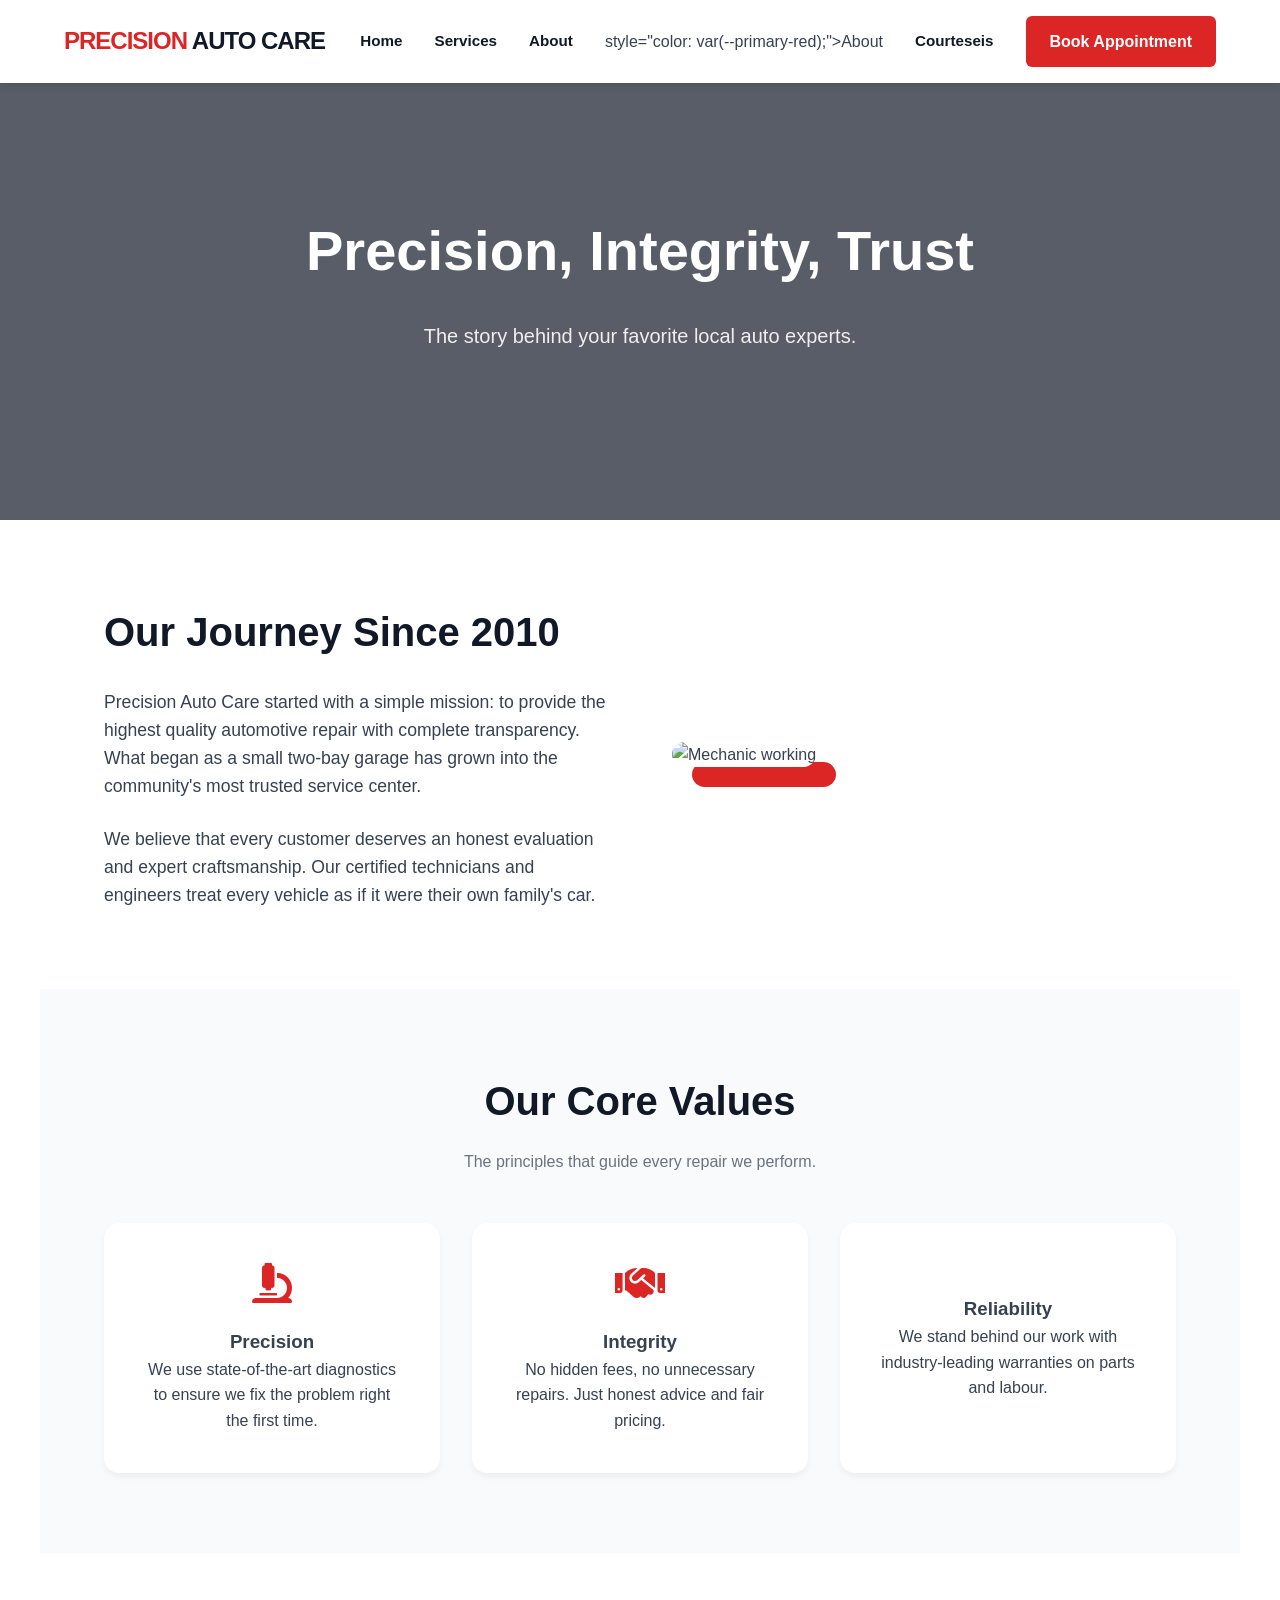
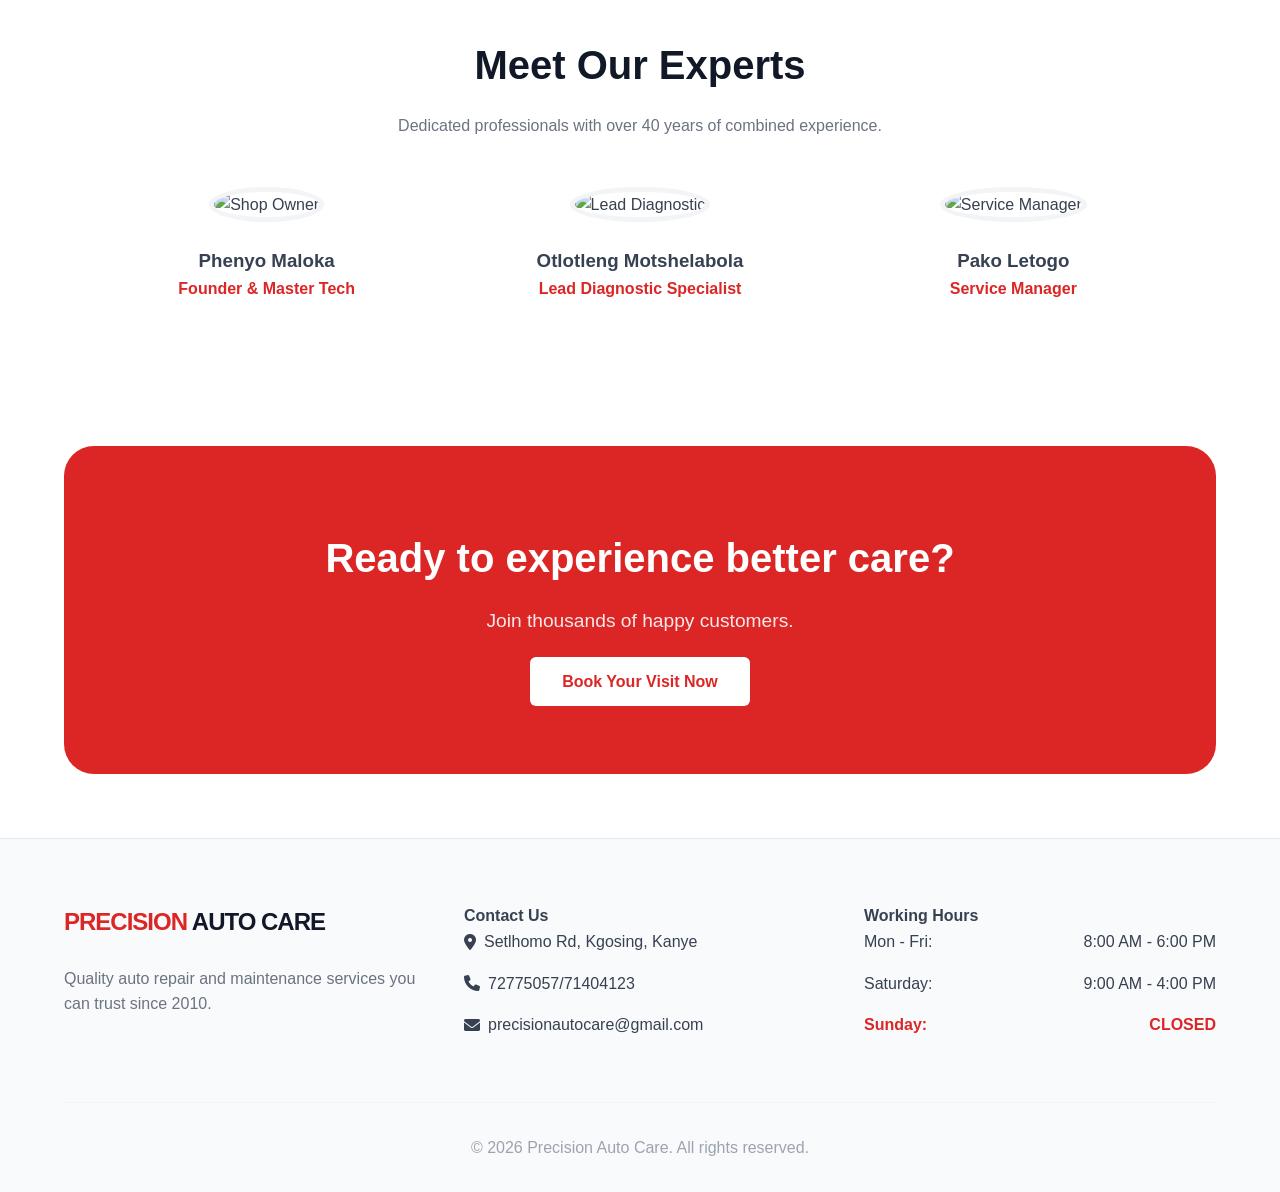
==== about.html @ 038eb6d5 "Update about.html" ====
<!DOCTYPE html>
<html lang="en">
<head>
    <meta charset="UTF-8">
    <meta name="viewport" content="width=device-width, initial-scale=1.0">
    <title>About Us | Precision Auto Care</title>
    <meta name="description" content="Learn about the history, values, and expert team behind Precision Auto Care. Your trusted local auto repair specialists since 2010.">
    <link rel="stylesheet" href="https://cdnjs.cloudflare.com/ajax/libs/font-awesome/6.0.0/css/all.min.css">
    <link rel="stylesheet" href="style.css">
    <style>
        
    </style>
</head>
<body>
    <!-- Navbar -->
    <nav class="navbar">
        <div class="nav-container">
            <div class="logo">
                <span class="logo-red">PRECISION</span>
                <span class="logo-dark">AUTO CARE</span>
            </div>
            <div class="nav-links">
                <a href="index.html" class="nav-link shake-the-btn">Home</a>
                <a href="index.html#services" class="nav-link shake-the-btn">Services</a>
                <a href="reviews.html" class="nav-link shake-the-btn" 
                <a href="about.html" class="nav-link shake-the-btn">About</a>  style="color: var(--primary-red);">About</a>  
                <a href="courteseis.html" class="nav-link shake-the-btn">Courteseis</a>
                <a href="index.html#booking" class="btn-book shake-the-btn">Book Appointment</a>
            </div>
        </div>
    </nav>

    <!-- About Hero -->
    <header class="about-hero">
        <div class="hero-content">
            <h1 style="font-size: 3.5rem;">Precision, Integrity, Trust</h1>
            <p>The story behind your favorite local auto experts.</p>
        </div>
    </header>

    <!-- Story Section -->
    <section class="story-container">
        <div class="story-text">
            <h2 class="section-title" style="text-align: left; margin-bottom: 1.5rem;">Our Journey Since 2010</h2>
            <p style="font-size: 1.1rem; color: var(--text-main); margin-bottom: 1.5rem;">
                Precision Auto Care started with a simple mission: to provide the highest quality automotive repair with complete transparency. What began as a small two-bay garage has grown into the community's most trusted service center.
            </p>
            <p style="font-size: 1.1rem; color: var(--text-main);">
                We believe that every customer deserves an honest evaluation and expert craftsmanship. Our certified technicians and engineers treat every vehicle as if it were their own family's car.
            </p>
        </div>
        <div>
            <img src="https://images.unsplash.com/photo-1507702553912-a15641ec5821?auto=format&fit=crop&q=80&w=800" alt="Mechanic working" class="story-image">
        </div>
    </section>

    <!-- Values Section -->
    <section class="values-section">
        <h2 class="section-title">Our Core Values</h2>
        <p class="section-subtitle">The principles that guide every repair we perform.</p>
        
        <div class="values-grid">
            <div class="value-card">
                <i class="fa-solid fa-microscope value-icon"></i>
                <h3>Precision</h3>
                <p>We use state-of-the-art diagnostics to ensure we fix the problem right the first time.</p>
            </div>
            <div class="value-card">
                <i class="fa-solid fa-handshake value-icon"></i>
                <h3>Integrity</h3>
                <p>No hidden fees, no unnecessary repairs. Just honest advice and fair pricing.</p>
            </div>
            <div class="value-card">
                <i class="fa-solid fa-shield-halved value-icon"></i>
                <h3>Reliability</h3>
                <p>We stand behind our work with industry-leading warranties on parts and labour.</p>
            </div>
        </div>
    </section>

    <!-- Team Section -->
    <section class="team-section">
        <h2 class="section-title">Meet Our Experts</h2>
        <p class="section-subtitle">Dedicated professionals with over 40 years of combined experience.</p>
        
        <div class="team-grid">
            <div class="team-card">
                <img src="https://images.unsplash.com/photo-1560250097-0b93528c311a?auto=format&fit=crop&q=80&w=400" alt="Shop Owner" class="team-img">
                <h3>Phenyo Maloka</h3>
                <p style="color: var(--primary-red); font-weight: 700;">Founder & Master Tech</p>
            </div>
            <div class="team-card">
                <img src="https://images.unsplash.com/photo-1472099645785-5658abf4ff4e?auto=format&fit=crop&q=80&w=400" alt="Lead Diagnostic" class="team-img">
                <h3>Otlotleng Motshelabola</h3>
                <p style="color: var(--primary-red); font-weight: 700;">Lead Diagnostic Specialist</p>
            </div>
            <div class="team-card">
                <img src="https://images.unsplash.com/photo-1519085360753-af0119f7cbe7?auto=format&fit=crop&q=80&w=400" alt="Service Manager" class="team-img">
                <h3>Pako Letogo</h3>
                <p style="color: var(--primary-red); font-weight: 700;">Service Manager</p>
            </div>
        </div>
    </section>

    <!-- CTA Section -->
    <div class="cta-banner">
        <h2 style="font-size: 2.5rem; margin-bottom: 1rem;">Ready to experience better care?</h2>
        <p style="font-size: 1.2rem; margin-bottom: 2rem; opacity: 0.9;">Join thousands of happy customers.</p>
        <a href="index.html#booking" class="btn-primary" style="background: white; color: var(--primary-red);">Book Your Visit Now</a>
    </div>

    <!-- Footer -->
    <footer>
        <div class="footer-grid">
            <div class="footer-col">
                <div class="logo" style="margin-bottom: 1.5rem;">
                    <span class="logo-red">PRECISION</span>
                    <span class="logo-dark">AUTO CARE</span>
                </div>
                <p class="section-subtitle" style="text-align: left; margin: 0;">Quality auto repair and maintenance services you can trust since 2010.</p>
            </div>
            <div class="footer-col">
                <h4>Contact Us</h4>
                <ul class="footer-list">
                    <li><i class="fa-solid fa-location-dot"></i> Setlhomo Rd, Kgosing, Kanye</li>
                    <li><i class="fa-solid fa-phone"></i> 72775057/71404123</li>
                    <li><i class="fa-solid fa-envelope"></i> precisionautocare@gmail.com</li>
                </ul>
            </div>
            <div class="footer-col">
                <h4>Working Hours</h4>
                <ul class="footer-list working-hours">
                    <li><span>Mon - Fri:</span> <span>8:00 AM - 6:00 PM</span></li>
                    <li><span>Saturday:</span> <span>9:00 AM - 4:00 PM</span></li>
                    <li class="closed"><span>Sunday:</span> <span>CLOSED</span></li>
                </ul>
            </div>
        </div>
        <div class="text-center" style="margin-top: 3rem; padding-top: 2rem; border-top: 1px solid #f3f4f6; color: #9ca3af;">
            &copy; 2026 Precision Auto Care. All rights reserved.
        </div>
    </footer>
</body>
</html>
---- style.css ----
:root {
    --primary-red: #dc2626;
    --primary-dark: #111827;
    --accent-gray: #f3f4f6;
    --text-main: #374151;
    --text-light: #6b7280;
    --white: #ffffff;
}

* {
    margin: 0;
    padding: 0;
    box-sizing: border-box;
    font-family: 'Inter', -apple-system, BlinkMacSystemFont, "Segoe UI", Roboto, sans-serif;
}

body {
    line-height: 1.6;
    color: var(--text-main);
    background-color: var(--white);
}

/* Navbar */
.navbar {
    background: var(--white);
    padding: 1rem 5%;
    position: fixed;
    width: 100%;
    top: 0;
    z-index: 1000;
    box-shadow: 0 2px 10px rgba(0,0,0,0.1);
}

.nav-container {
    display: flex;
    justify-content: space-between;
    align-items: center;
    max-width: 1200px;
    margin: 0 auto;
}

.logo {
    font-weight: 800;
    font-size: 1.5rem;
    letter-spacing: -1px;
}

.logo-red { color: var(--primary-red); }
.logo-dark { color: var(--primary-dark); }

.nav-links {
    display: flex;
    gap: 2rem;
    align-items: center;
}

.nav-link {
    text-decoration: none;
    color: var(--primary-dark);
    font-weight: 600;
    font-size: 0.95rem;
    transition: color 0.3s;
}

.nav-link:hover { color: var(--primary-red); }

.btn-book {
    background: var(--primary-red);
    color: var(--white);
    padding: 0.8rem 1.5rem;
    border-radius: 6px;
    text-decoration: none;
    font-weight: 700;
    transition: transform 0.3s, background 0.3s;
}

.btn-book:hover {
    background: #b91c1c;
    transform: translateY(-2px);
}

.md-hidden { display: none; }

/* Hero Section */
.hero-gradient {
    height: 80vh;
    background: linear-gradient(rgba(17, 24, 39, 0.8), rgba(17, 24, 39, 0.8)), 
                url('https://images.unsplash.com/photo-1486262715619-67b85e0b08d3?auto=format&fit=crop&q=80&w=2000');
    background-size: cover;
    background-position: center;
    display: flex;
    align-items: center;
    justify-content: center;
    text-align: center;
    color: var(--white);
    padding: 0 5%;
    margin-top: 70px;
}

.hero-content h1 {
    font-size: 3.5rem;
    font-weight: 800;
    margin-bottom: 1.5rem;
}

.hero-content p {
    font-size: 1.25rem;
    max-width: 700px;
    margin: 0 auto 2rem;
    opacity: 0.9;
}

.hero-btns {
    display: flex;
    gap: 1rem;
    justify-content: center;
}

.btn-primary {
    background: var(--primary-red);
    color: var(--white);
    padding: 1rem 2rem;
    border-radius: 6px;
    text-decoration: none;
    font-weight: 700;
}

.btn-secondary {
    background: transparent;
    border: 2px solid var(--white);
    color: var(--white);
    padding: 1rem 2rem;
    border-radius: 6px;
    text-decoration: none;
    font-weight: 700;
}

/* Sections */
section {
    padding: 5rem 5%;
    max-width: 1200px;
    margin: 0 auto;
}

.section-title {
    font-size: 2.5rem;
    font-weight: 800;
    text-align: center;
    margin-bottom: 1rem;
    color: var(--primary-dark);
}

.section-subtitle {
    text-align: center;
    color: var(--text-light);
    max-width: 700px;
    margin: 0 auto 3rem;
}

/* Services Grid */
.services-grid {
    display: grid;
    grid-template-columns: repeat(auto-fit, minmax(300px, 1fr));
    gap: 2rem;
}

.service-card {
    background: var(--white);
    border-radius: 12px;
    overflow: hidden;
    box-shadow: 0 4px 20px rgba(0,0,0,0.05);
    transition: transform 0.3s;
}

.service-card:hover { transform: translateY(-10px); }

.service-img {
    width: 100%;
    height: 200px;
    object-fit: cover;
}

.service-info { padding: 1.5rem; }
.service-info h3 { margin-bottom: 0.5rem; }
.price {
    color: var(--primary-red);
    font-weight: 700;
    margin-top: 1rem;
    font-size: 1.2rem;
}

/* Booking Section */
.booking-section {
    background: var(--primary-dark);
    color: var(--white);
    max-width: 100%;
}

.booking-section .section-title { color: var(--white); }

.booking-container {
    max-width: 800px;
    margin: 0 auto;
}

.form-grid {
    display: grid;
    grid-template-columns: 1fr 1fr;
    gap: 1.5rem;
    margin-top: 2rem;
}

.form-group { display: flex; flex-direction: column; gap: 0.5rem; }
.col-span-2 { grid-column: span 2; }

.form-control {
    padding: 0.8rem;
    border-radius: 6px;
    border: 1px solid #374151;
    background: #1f2937;
    color: var(--white);
}

.btn-submit {
    background: var(--primary-red);
    color: var(--white);
    border: none;
    padding: 1rem;
    width: 100%;
    border-radius: 6px;
    font-weight: 700;
    cursor: pointer;
}

/* Reviews Page Specific */
.reviews-grid {
    display: grid;
    grid-template-columns: repeat(auto-fit, minmax(350px, 1fr));
    gap: 2rem;
    margin-bottom: 4rem;
}

.review-card {
    background: #f9fafb;
    padding: 2rem;
    border-radius: 12px;
    border-left: 4px solid var(--primary-red);
}

.review-header {
    display: flex;
    justify-content: space-between;
    align-items: center;
    margin-bottom: 1rem;
}

.stars { color: #fbbf24; }
.reviewer-name { font-weight: 700; }
.review-date { font-size: 0.8rem; color: var(--text-light); }

.stat-grid {
    display: grid;
    grid-template-columns: repeat(3, 1fr);
    gap: 1rem;
    text-align: center;
    margin-bottom: 3rem;
}

.stat-item h2 { font-size: 3rem; color: var(--primary-red); }

/* Footer */
footer {
    background: #f9fafb;
    padding: 4rem 5% 2rem;
    border-top: 1px solid #e5e7eb;
}

.footer-grid {
    display: grid;
    grid-template-columns: repeat(auto-fit, minmax(250px, 1fr));
    gap: 3rem;
    max-width: 1200px;
    margin: 0 auto;
}

.footer-list { list-style: none; }
.footer-list li { margin-bottom: 1rem; display: flex; gap: 0.5rem; align-items: center; }
.working-hours li { justify-content: space-between; }
.closed { color: var(--primary-red); font-weight: 700; }

/* Utilities */
.hidden { display: none; }
.mt-12 { margin-top: 3rem; }
.text-center { text-align: center; }

@media (max-width: 768px) {
    .hero-content h1 { font-size: 2.5rem; }
    .nav-links { display: none; }
    .md-hidden { display: block; }
    .form-grid { grid-template-columns: 1fr; }
    .col-span-2 { grid-column: span 1; }
}

/* Animations from index */
.shake-the-btn:hover {
    animation: shake 0.5s;
}

@keyframes shake {
    0% { transform: translateX(0); }
    25% { transform: translateX(-5px); }
    50% { transform: translateX(5px); }
    75% { transform: translateX(-5px); }
    100% { transform: translateX(0); }
}    

.about-hero {
            height: 50vh;
            background: linear-gradient(rgba(17, 24, 39, 0.7), rgba(17, 24, 39, 0.7)), 
                        url('https://images.unsplash.com/photo-1503376780353-7e6692767b70?auto=format&fit=crop&q=80&w=2000');
            background-size: cover;
            background-position: center;
            display: flex;
            align-items: center;
            justify-content: center;
            text-align: center;
            color: white;
            margin-top: 70px;
        }

        .story-container {
            display: grid;
            grid-template-columns: 1fr 1fr;
            gap: 4rem;
            align-items: center;
            padding: 5rem 5%;
            max-width: 1200px;
            margin: 0 auto;
        }

        .story-image {
            width: 100%;
            border-radius: 20px;
            box-shadow: 20px 20px 0px var(--primary-red);
        }

        .values-section {
            background: #f9fafb;
            padding: 5rem 5%;
        }

        .values-grid {
            display: grid;
            grid-template-columns: repeat(auto-fit, minmax(250px, 1fr));
            gap: 2rem;
            max-width: 1200px;
            margin: 0 auto;
        }

        .value-card {
            background: white;
            padding: 2.5rem;
            border-radius: 15px;
            text-align: center;
            transition: transform 0.3s;
            box-shadow: 0 4px 6px rgba(0,0,0,0.05);
        }

        .value-card:hover {
            transform: translateY(-5px);
        }

        .value-icon {
            font-size: 2.5rem;
            color: var(--primary-red);
            margin-bottom: 1.5rem;
        }

        .team-section {
            padding: 5rem 5%;
            max-width: 1200px;
            margin: 0 auto;
        }

        .team-grid {
            display: grid;
            grid-template-columns: repeat(auto-fit, minmax(280px, 1fr));
            gap: 3rem;
        }

        .team-card {
            text-align: center;
        }

        .team-img {
            width: 200px;
            height: 200px;
            border-radius: 50%;
            object-fit: cover;
            margin-bottom: 1.5rem;
            border: 5px solid var(--accent-gray);
        }

        .cta-banner {
            background: var(--primary-red);
            color: white;
            text-align: center;
            padding: 5rem 5%;
            margin: 4rem 5%;
            border-radius: 30px;
        }

        @media (max-width: 768px) {
            .story-container {
                grid-template-columns: 1fr;
                text-align: center;
            }
            .story-image {
                order: -1;
            }
        }
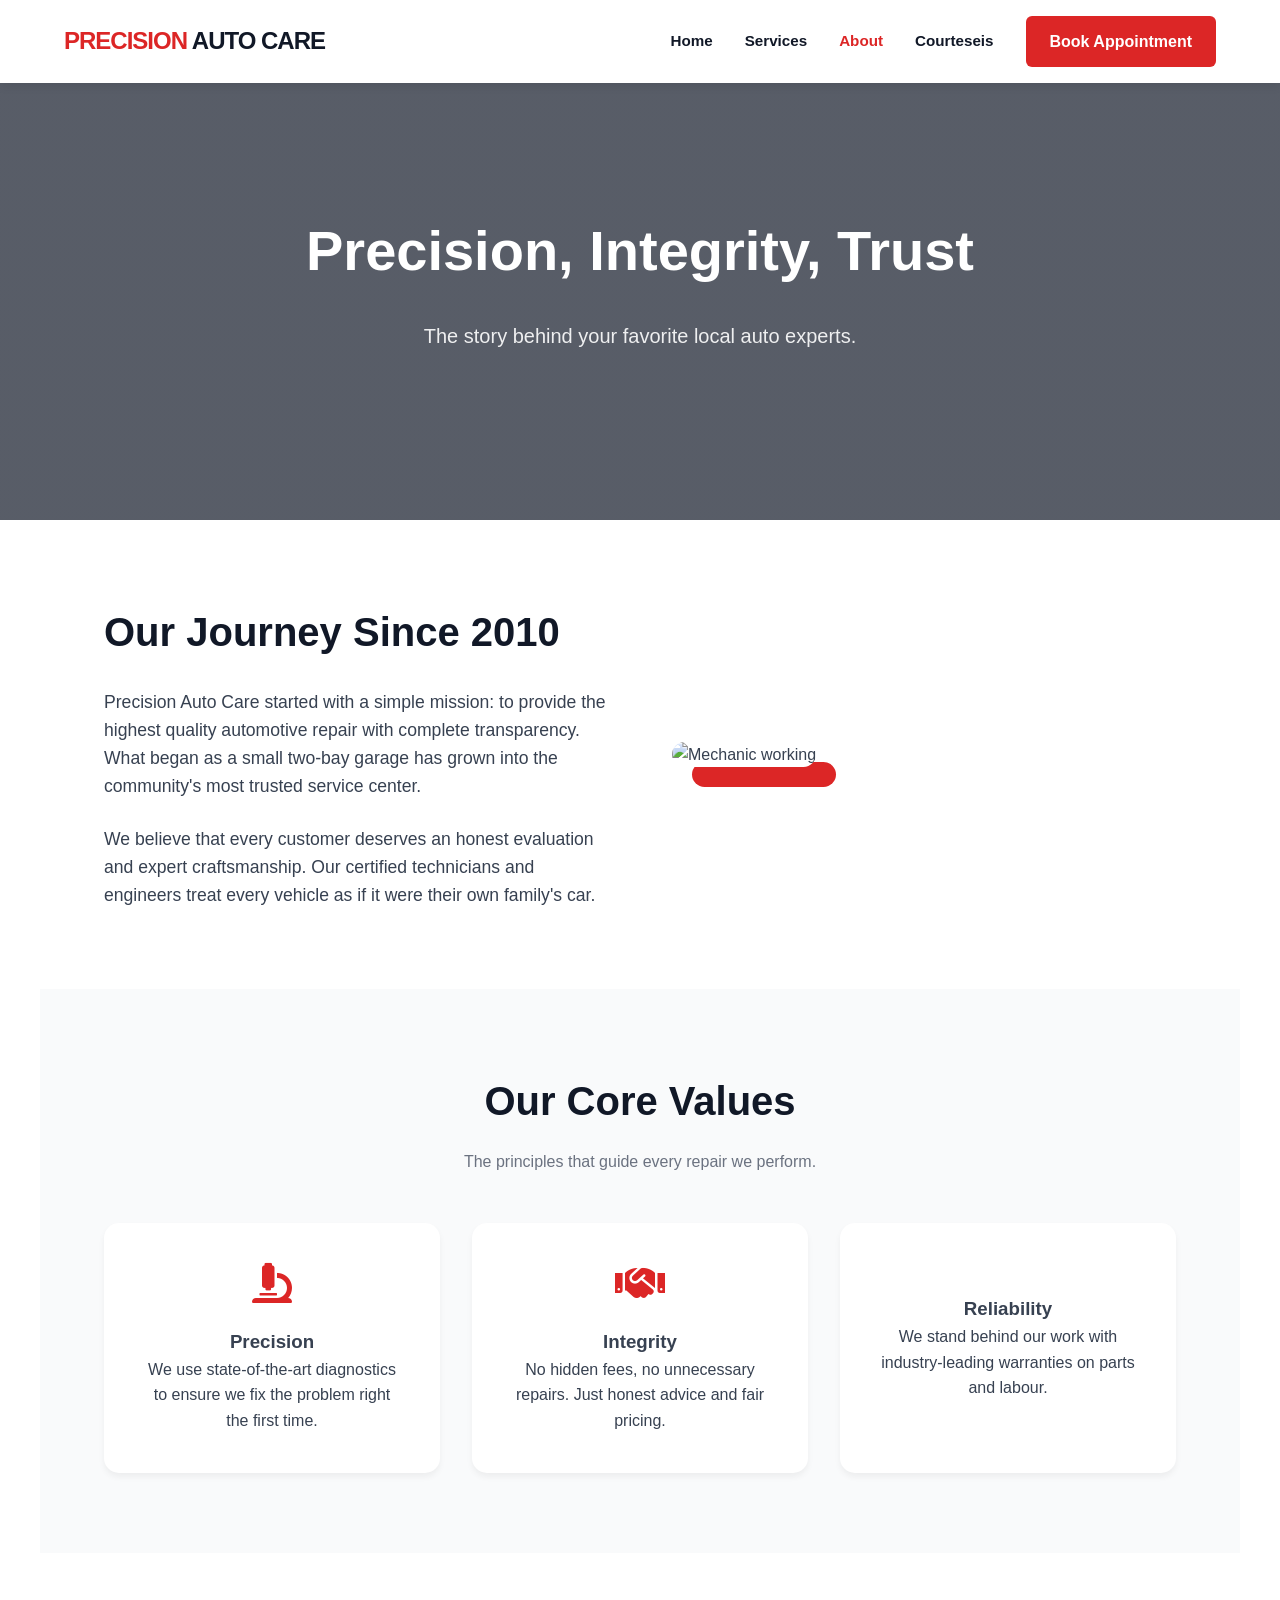
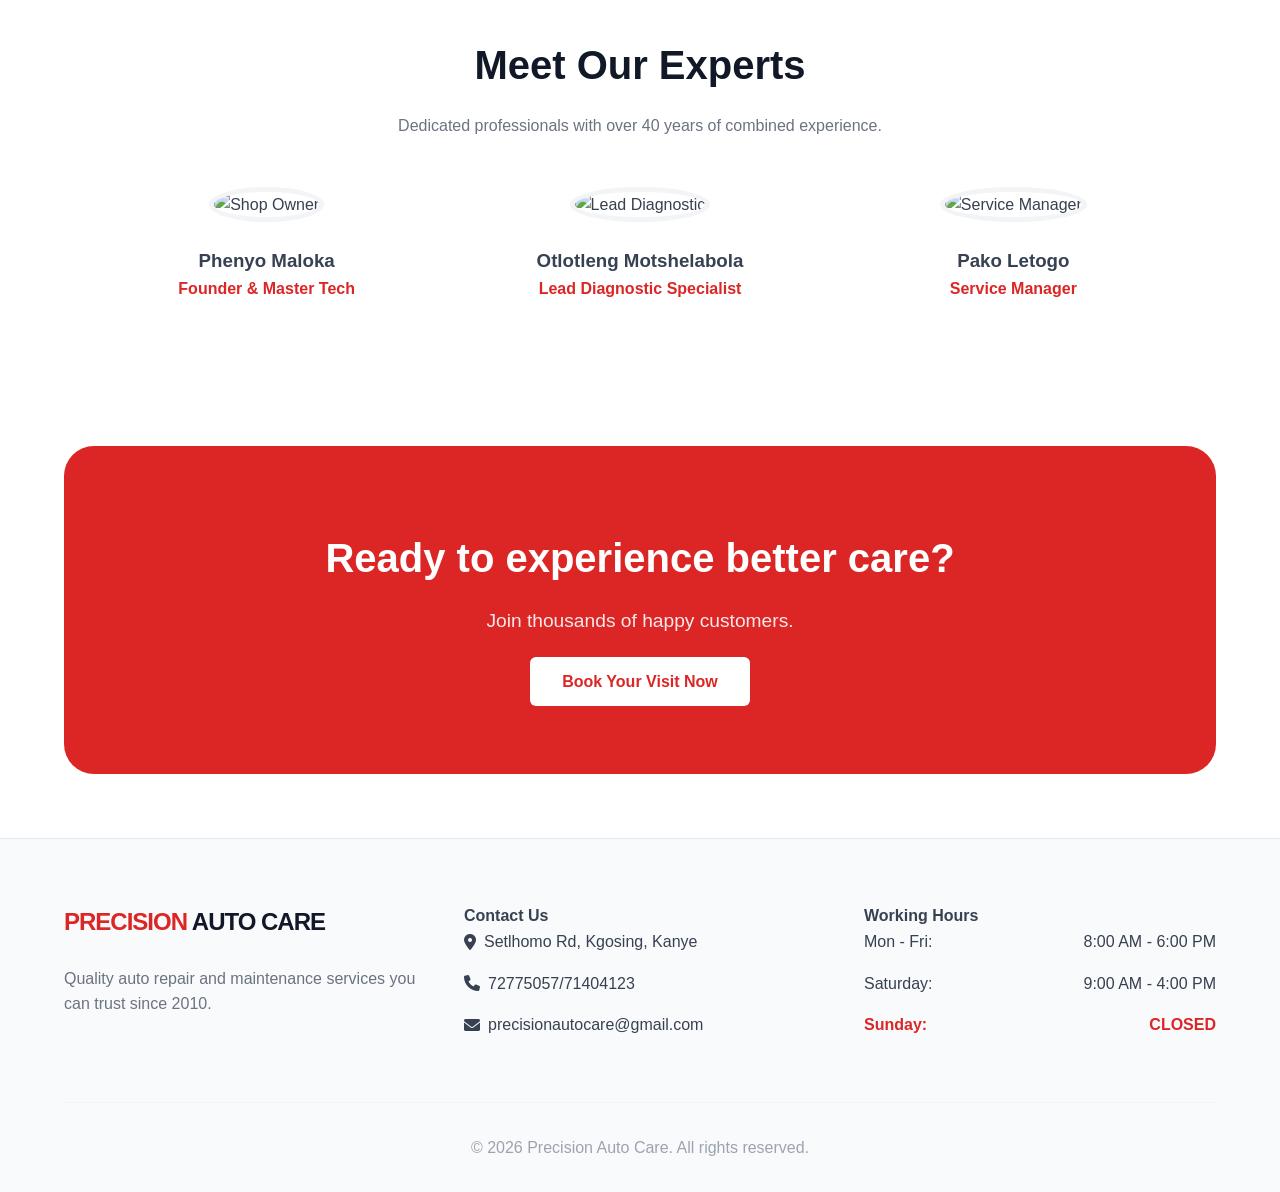
==== commit 347216c5: "Update about.html" ====
--- a/about.html
+++ b/about.html
@@ -23,7 +23,7 @@
                 <a href="index.html" class="nav-link shake-the-btn">Home</a>
                 <a href="index.html#services" class="nav-link shake-the-btn">Services</a>
                 <a href="reviews.html" class="nav-link shake-the-btn" 
-                <a href="about.html" class="nav-link shake-the-btn">About</a>  style="color: var(--primary-red);">About</a>  
+                <a href="about.html" class="nav-link shake-the-btn" style="color: var(--primary-red);">About</a>  
                 <a href="courteseis.html" class="nav-link shake-the-btn">Courteseis</a>
                 <a href="index.html#booking" class="btn-book shake-the-btn">Book Appointment</a>
             </div>
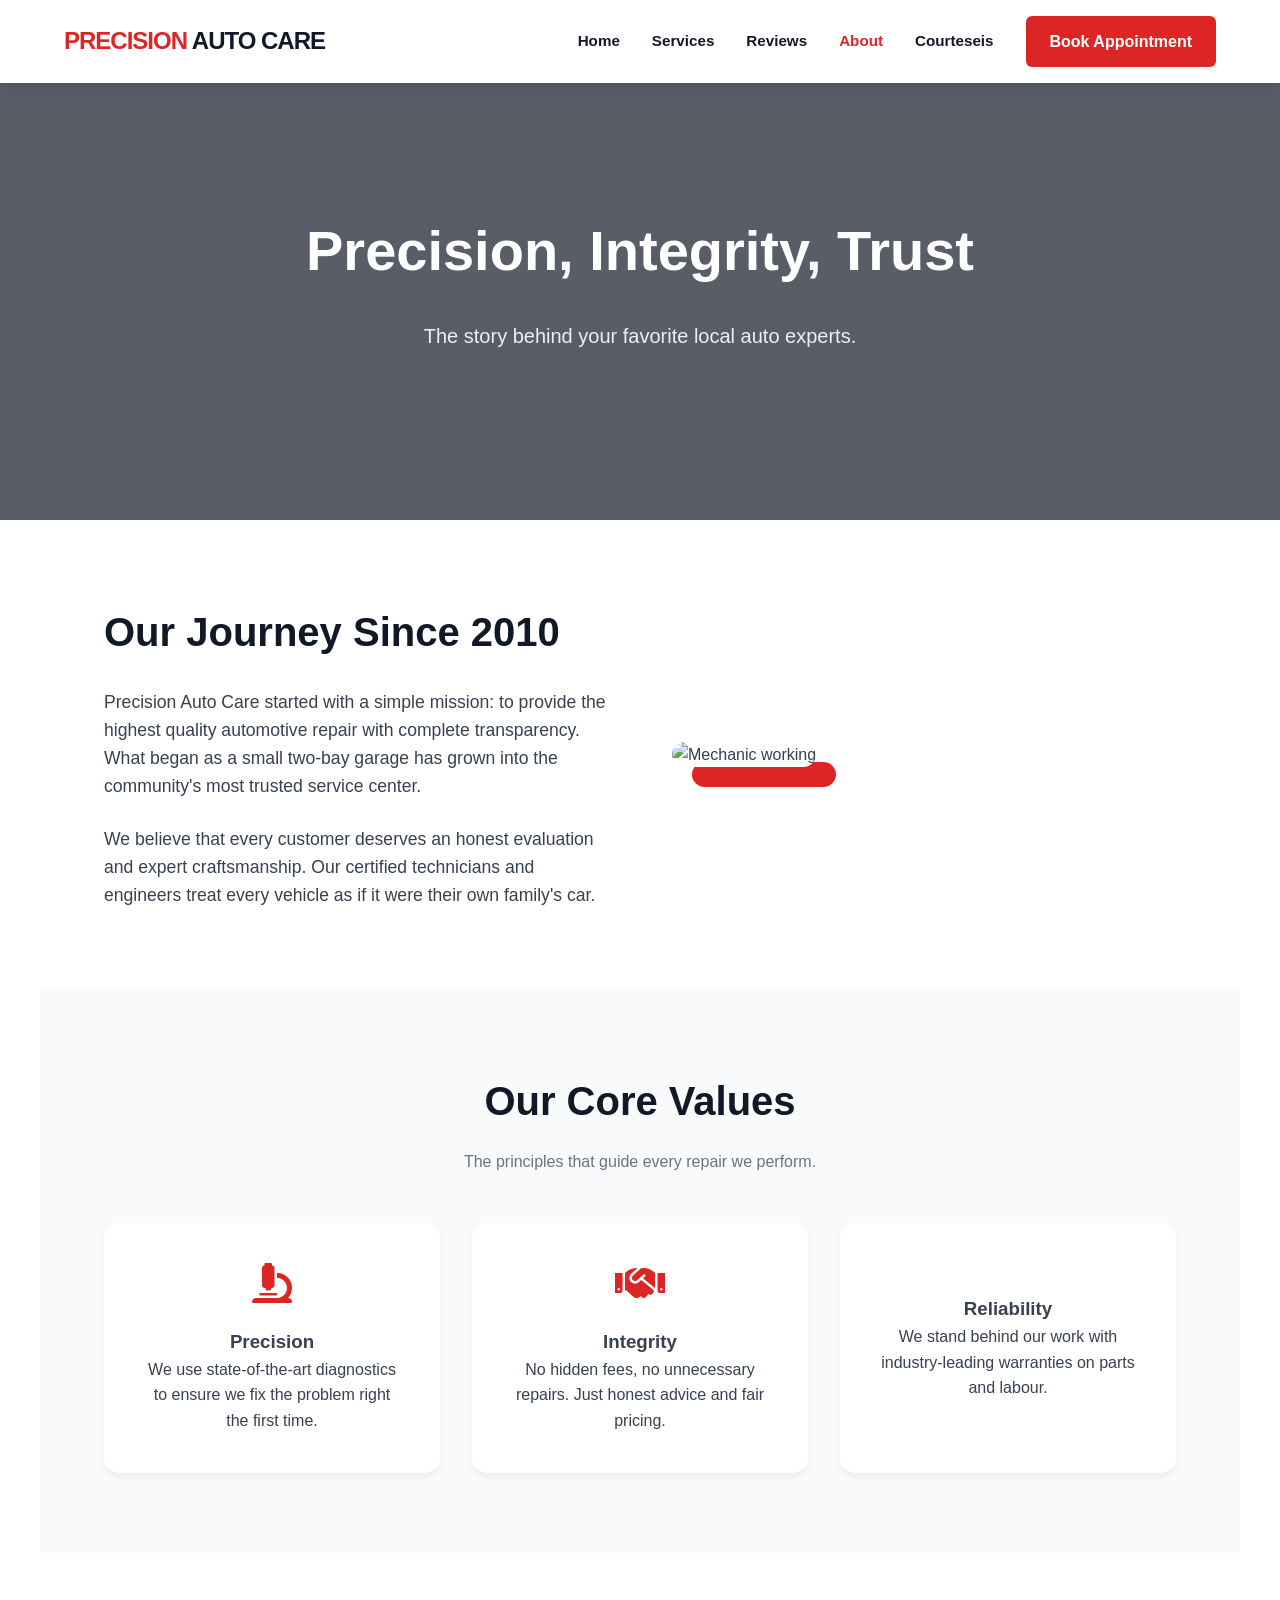
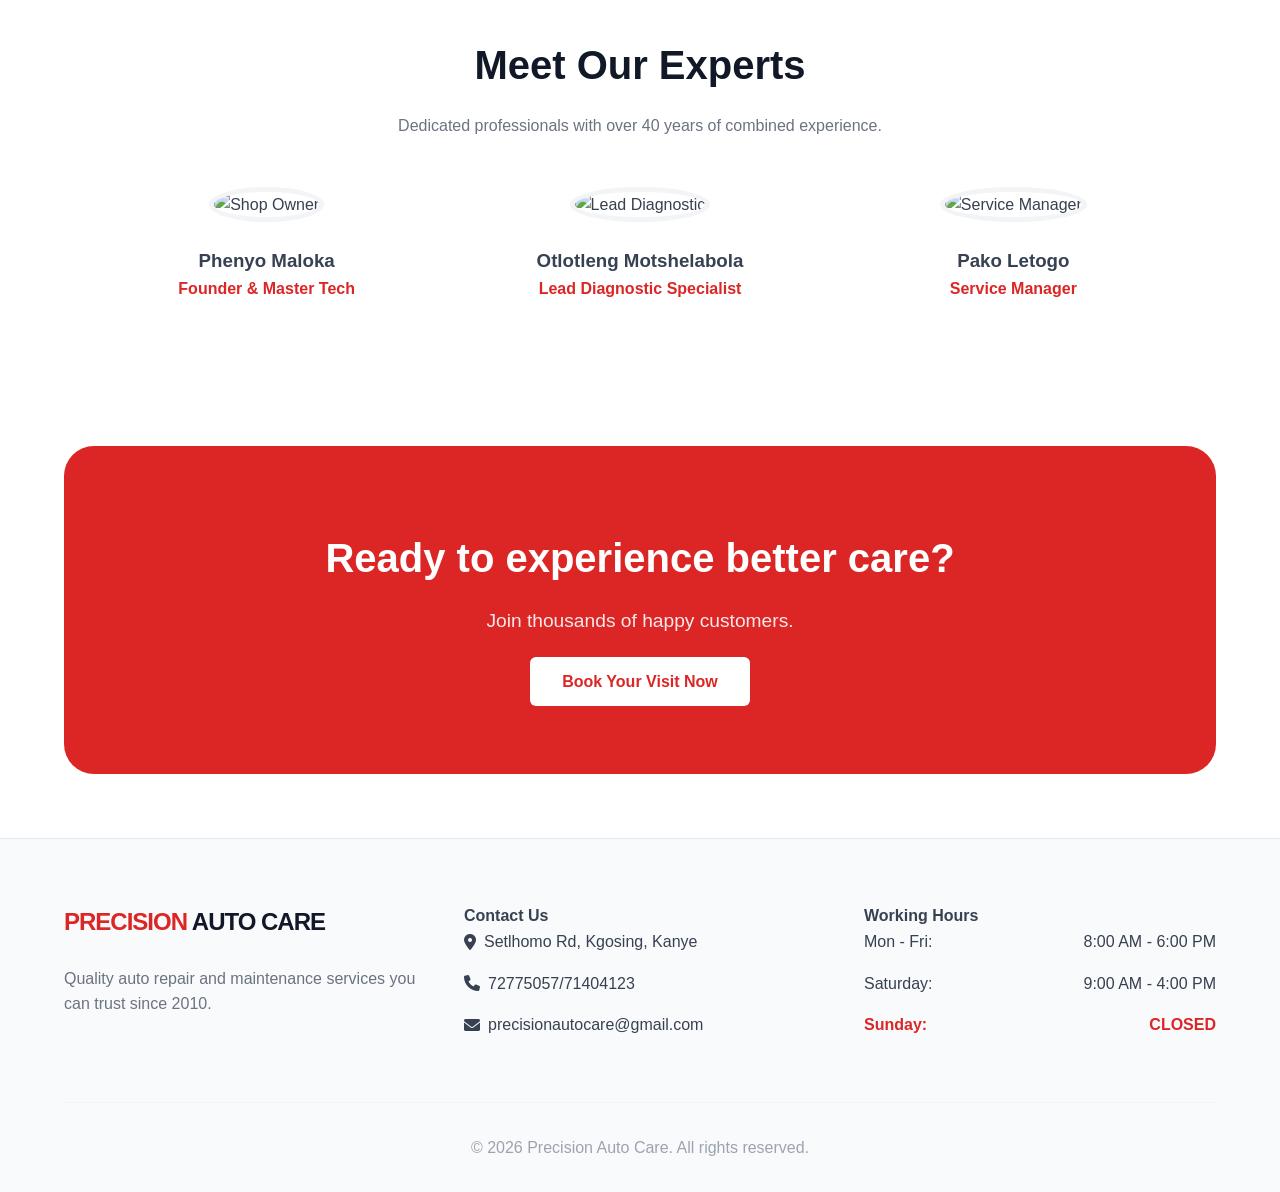
==== commit a967dcde: "Update about.html" ====
--- a/about.html
+++ b/about.html
@@ -22,7 +22,7 @@
             <div class="nav-links">
                 <a href="index.html" class="nav-link shake-the-btn">Home</a>
                 <a href="index.html#services" class="nav-link shake-the-btn">Services</a>
-                <a href="reviews.html" class="nav-link shake-the-btn" 
+                <a href="reviews.html" class="nav-link shake-the-btn">Reviews</a>
                 <a href="about.html" class="nav-link shake-the-btn" style="color: var(--primary-red);">About</a>  
                 <a href="courteseis.html" class="nav-link shake-the-btn">Courteseis</a>
                 <a href="index.html#booking" class="btn-book shake-the-btn">Book Appointment</a>
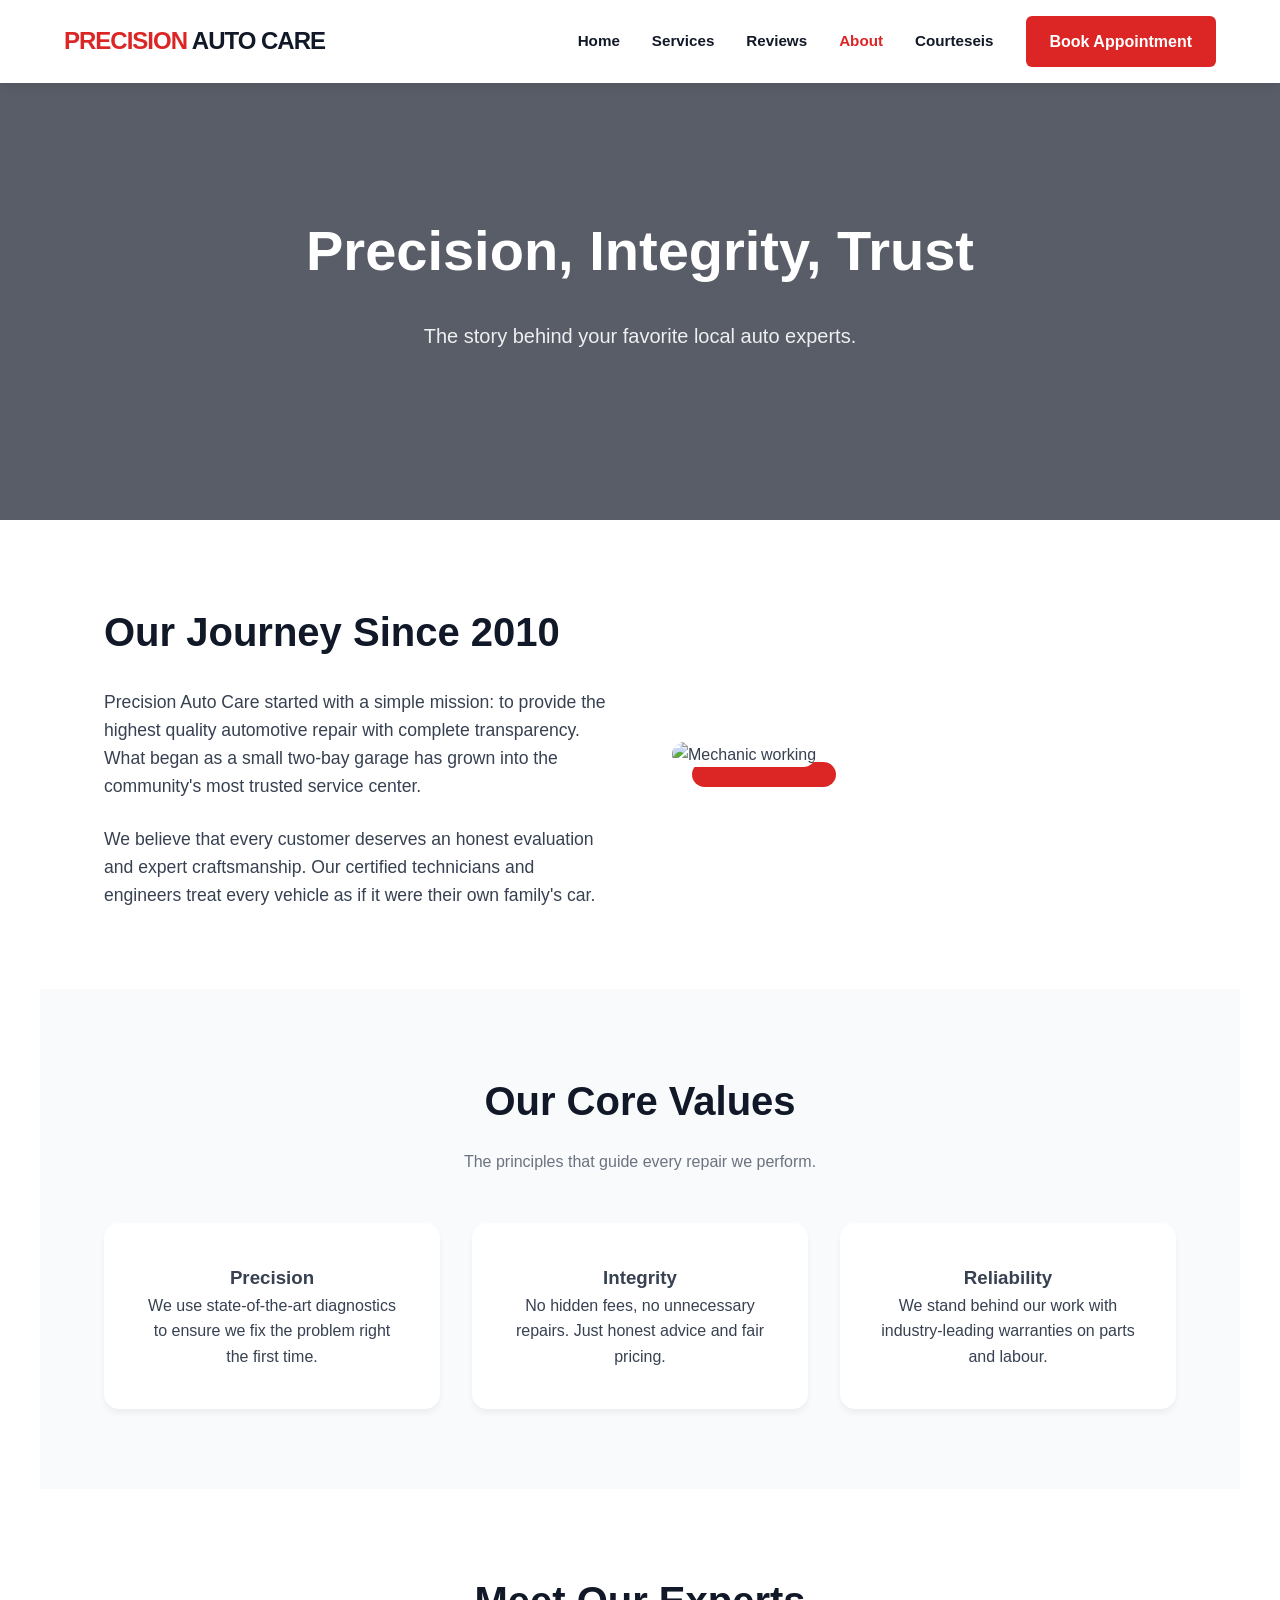
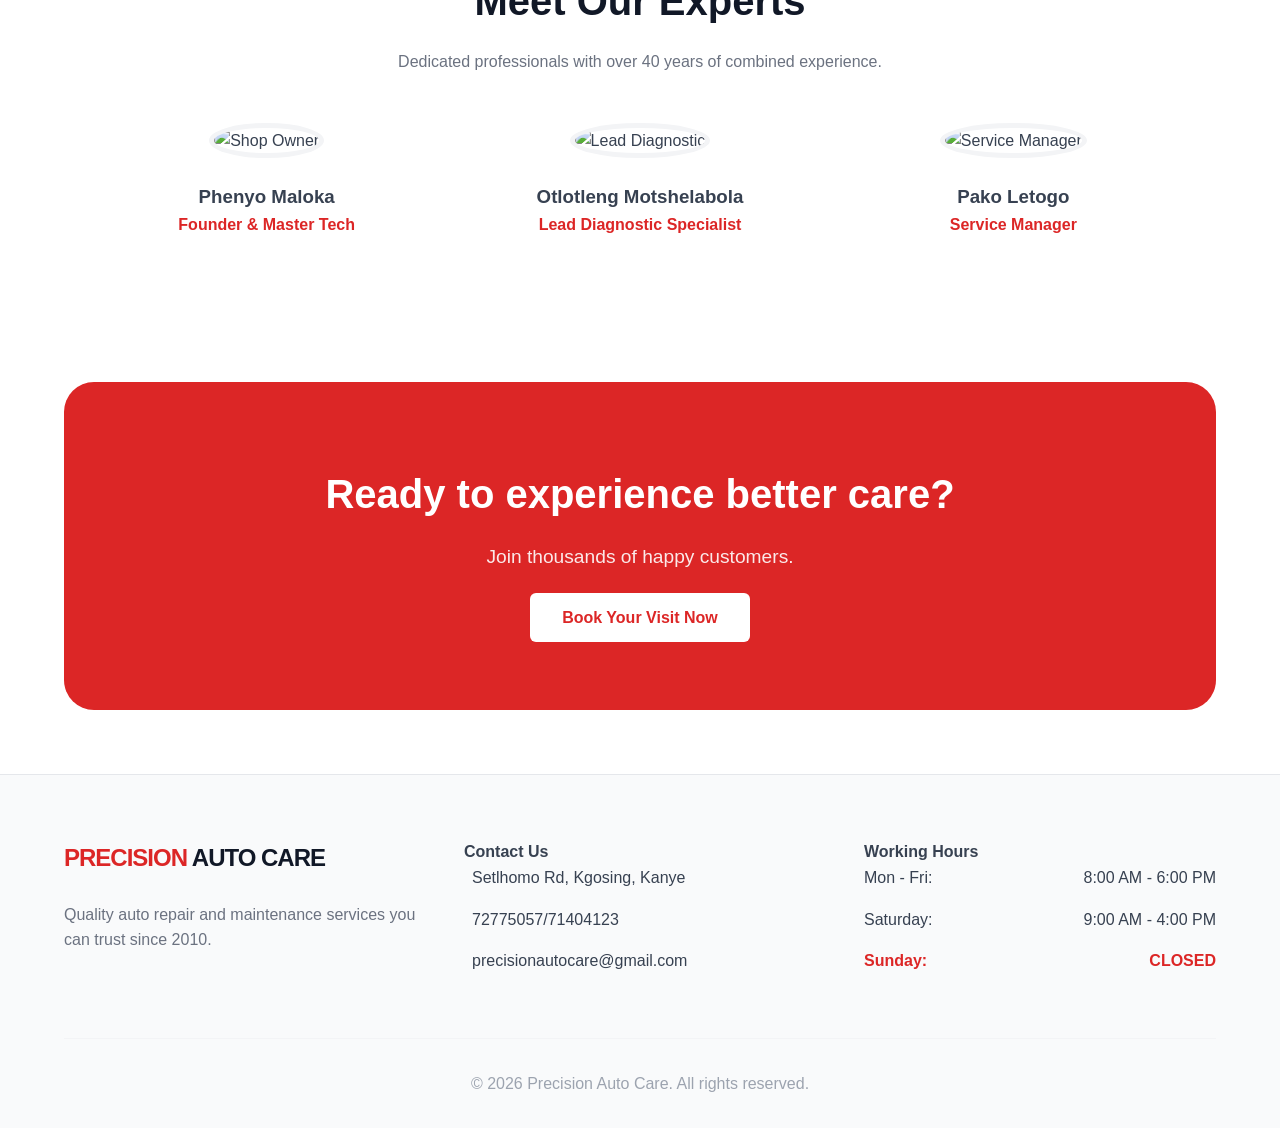
==== commit 26a156b2: "Update about.html" ====
--- a/about.html
+++ b/about.html
@@ -5,7 +5,6 @@
     <meta name="viewport" content="width=device-width, initial-scale=1.0">
     <title>About Us | Precision Auto Care</title>
     <meta name="description" content="Learn about the history, values, and expert team behind Precision Auto Care. Your trusted local auto repair specialists since 2010.">
-    <link rel="stylesheet" href="https://cdnjs.cloudflare.com/ajax/libs/font-awesome/6.0.0/css/all.min.css">
     <link rel="stylesheet" href="style.css">
     <style>
         
@@ -50,7 +49,7 @@
             </p>
         </div>
         <div>
-            <img src="https://images.unsplash.com/photo-1507702553912-a15641ec5821?auto=format&fit=crop&q=80&w=800" alt="Mechanic working" class="story-image">
+            <img src="https://images.unsplash.com/photo-1619642751034-765dfdf7c58e?w=600&auto=format&fit=crop&q=60&ixlib=rb-4.1.0&ixid=M3wxMjA3fDB8MHxzZWFyY2h8M3x8bWVjaGFuaWMlMjBhdCUyMHdvcmt8ZW58MHx8MHx8fDA%3D" alt="Mechanic working" class="story-image">
         </div>
     </section>
 
@@ -85,7 +84,7 @@
         
         <div class="team-grid">
             <div class="team-card">
-                <img src="https://images.unsplash.com/photo-1560250097-0b93528c311a?auto=format&fit=crop&q=80&w=400" alt="Shop Owner" class="team-img">
+                <img src="https://media.istockphoto.com/id/1522377399/photo/portrait-successful-african-american-male-business-manager-and-financial-advisor.webp?a=1&b=1&s=612x612&w=0&k=20&c=1NaV-pZQtcBTfIPud0nVkzbo-8ioCrodLj0BB29Dwj4=" alt="Shop Owner" class="team-img">
                 <h3>Phenyo Maloka</h3>
                 <p style="color: var(--primary-red); font-weight: 700;">Founder & Master Tech</p>
             </div>
@@ -95,7 +94,7 @@
                 <p style="color: var(--primary-red); font-weight: 700;">Lead Diagnostic Specialist</p>
             </div>
             <div class="team-card">
-                <img src="https://images.unsplash.com/photo-1519085360753-af0119f7cbe7?auto=format&fit=crop&q=80&w=400" alt="Service Manager" class="team-img">
+                <img src="https://images.unsplash.com/photo-1605980776566-0486c3ac7617?w=600&auto=format&fit=crop&q=60&ixlib=rb-4.1.0&ixid=M3wxMjA3fDB8MHxzZWFyY2h8MjN8fGJsYWNrJTIwbWFufGVufDB8fDB8fHww" alt="Service Manager" class="team-img">
                 <h3>Pako Letogo</h3>
                 <p style="color: var(--primary-red); font-weight: 700;">Service Manager</p>
             </div>
